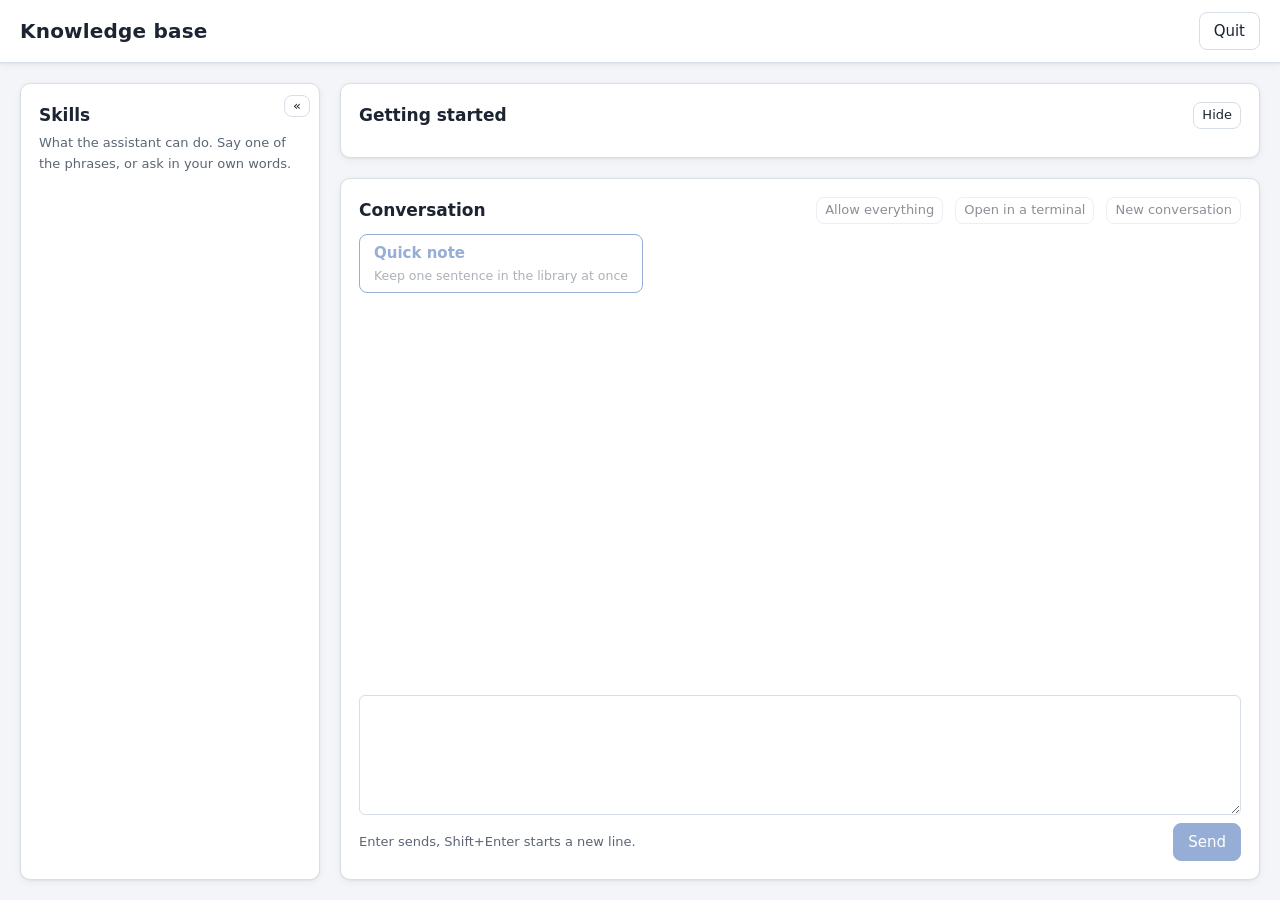
==== tools/kb-client/web/index.html @ 636dfa78 "4.0 step 2: a read-only health check - ingest.py check (health_check; exit 3 when it finds problems," ====
<!doctype html>
<html lang="en">
<head>
<meta charset="utf-8">
<meta name="viewport" content="width=device-width, initial-scale=1">
<title>Knowledge base</title>
<link rel="stylesheet" href="style.css">
</head>
<body>
<header class="top">
  <h1 id="title" data-t="title">Knowledge base</h1>
  <button type="button" class="primary kb-toggle" id="kb-toggle" aria-expanded="false" hidden>
    <svg viewBox="0 0 16 16" width="16" height="16" aria-hidden="true"><path fill="none" stroke="currentColor" stroke-width="1.4"
      stroke-linejoin="round" d="M2 3.2C3.8 2.4 5.9 2.4 8 3.6v9.6c-2.1-1.2-4.2-1.2-6-.4zM14 3.2c-1.8-.8-3.9-.8-6 .4v9.6c2.1-1.2 4.2-1.2 6-.4z"/></svg>
    <span id="kb-toggle-text">Knowledge base</span></button>
  <div class="status" id="status"></div>
  <button type="button" class="quiet" id="quit" data-t="quit">Quit</button>
</header>
<div class="skill-pop" id="skill-pop" role="region" hidden></div>

<main class="layout">
  <button type="button" class="side-strip" id="side-strip" aria-controls="side" aria-expanded="false">
    <span class="side-strip-mark" aria-hidden="true">»</span><span class="side-strip-label" id="side-strip-label"></span></button>
  <aside class="side" id="side">
    <div class="side-top"><button type="button" class="quiet small side-fold" id="side-fold" aria-controls="side"
      aria-expanded="true">«</button></div>
    <section class="kb-part">
      <h2 data-t="libraries">Libraries</h2>
      <ul class="libs" id="libs"></ul>
      <p class="empty" id="libs-empty" data-t="no_libraries" hidden>No library yet.</p>
    </section>
    <section class="kb-part">
      <h2 data-t="manage">Manage</h2>
      <div class="actions">
        <button type="button" data-action="setup" data-t="setup">Set up</button>
        <button type="button" data-action="backup" data-t="backup">Back up</button>
        <button type="button" data-action="rollback" data-t="rollback">Roll back</button>
        <button type="button" data-action="move" data-t="move">Move a library</button>
        <button type="button" data-action="uninstall" class="danger" data-t="uninstall">Uninstall</button>
      </div>
      <p class="hint" id="backups"></p>
      <p class="hint" id="remembered" hidden><span id="remembered-text"></span>
        <button type="button" class="quiet small" id="forget" data-t="forget">Clear</button></p>
      <p class="hint log-where" id="log-dir"></p>
    </section>
    <section class="skills-box kb-part">
      <h2 data-t="skills_title">Skills</h2>
      <p class="hint skills-intro" data-t="skills_intro">What the assistant can do. Every other skill can be changed (backed up first) and restored; knowledge-base skills are only upgraded, by Set up, when this client has a newer version.</p>
      <div class="skill-tools">
        <button type="button" class="small" id="skill-new" data-t="skill_new">New skill</button>
        <button type="button" class="small" id="skill-import" data-t="skill_import">Import</button>
      </div>
      <ul class="skills" id="skills"></ul>
      <p class="empty" id="skills-empty" data-t="skills_none_found" hidden>No skills found where OpenCode reads them.</p>
    </section>
    <section class="skills-panel" id="skills-panel">
      <h2 data-t="skills_title">Skills</h2>
      <p class="hint" data-t="skills_panel_intro">What the assistant can do. Say one of the phrases, or ask in your own words.</p>
      <input type="search" id="skills-filter" spellcheck="false" autocomplete="off" hidden>
      <ul class="skill-rows" id="skill-rows"></ul>
      <p class="empty" id="skill-rows-empty" hidden></p>
    </section>
  </aside>

  <section class="work">
    <div class="panel checklist" id="checklist">
      <div class="panel-head">
        <h2 data-t="check_title">Getting started</h2>
        <span class="chat-state" id="check-state"></span>
        <button type="button" class="quiet small" id="check-toggle" aria-controls="check-body" data-t="check_hide">Hide</button>
      </div>
      <div id="check-body">
        <ol class="check-list" id="check-list"></ol>
        <div class="check-tries" id="check-tries" hidden></div>
      </div>
    </div>
    <div class="panel" id="step">
      <div class="panel-head">
        <h2 id="step-title" data-t="welcome_title">Welcome</h2>
        <button type="button" class="quiet small" id="step-toggle" aria-controls="log" hidden>Hide</button>
        <button type="button" class="quiet" id="cancel" data-t="cancel_step" hidden>Cancel this step</button>
      </div>
      <p class="intro" id="welcome" data-t="welcome">Pick an item on the left.</p>
      <div class="ideas" id="ideas" role="region" aria-roledescription="carousel"></div>
      <pre class="log" id="log" hidden></pre>
      <form class="ask" id="ask" hidden></form>
      <p class="result" id="result" hidden></p>
    </div>
    <div class="panel health" id="health" hidden>
      <div class="panel-head"><h2 id="health-title"></h2>
        <button type="button" class="quiet small" id="health-close" data-t="close">Close</button></div>
      <p class="hint" data-t="health_intro">Read only: nothing in the library is changed.</p>
      <div id="health-body"></div>
    </div>
    <div class="panel pending" id="pending" hidden>
      <div class="panel-head"><h2 data-t="pending_title">Waiting for confirmation</h2></div>
      <p class="hint" data-t="pending_intro">Decisions an ingest run needs before it writes.</p>
      <div id="pending-runs"></div>
      <div id="pending-review"></div>
    </div>
    <div class="panel chat" id="chat">
      <div class="panel-head">
        <h2 data-t="chat_title">Conversation</h2>
        <span class="chat-state" id="chat-state"></span>
        <button type="button" class="quiet small" id="chat-allow-all" data-t="allow_all">Allow everything</button>
        <button type="button" class="quiet small" id="chat-terminal" data-t="chat_terminal">Open in a terminal</button>
        <button type="button" class="quiet small" id="chat-new" data-t="chat_new">New conversation</button>
      </div>
      <div class="chat-bar" id="chat-bar" hidden>
        <span class="hint" data-t="workdir_label">Work folder:</span>
        <code id="workdir"></code>
        <button type="button" class="quiet small" id="workdir-change" data-t="workdir_change">Change</button>
        <select id="workdir-recent" aria-label="recent folders" hidden></select>
        <select id="model" aria-label="model" hidden></select>
        <button type="button" class="quiet small" id="sessions" data-t="sessions_btn">Earlier conversations</button>
      </div>
      <p class="hint" id="workdir-note" data-t="workdir_hint" hidden>The assistant reads and edits files in this folder without asking.</p>
      <div class="win-tabs" id="win-tabs" role="tablist" hidden></div>
      <p class="hint lock-note" id="lock-note" hidden><span id="lock-text"></span></p>
      <div class="tasks" id="tasks">
        <button type="button" class="task-main" data-task="note"><strong data-t="task_note">Quick note</strong>
          <span data-t="task_note_hint">Keep one sentence in the library at once</span></button>
      </div>
      <p class="hint" id="chat-one-agent" data-t="chat_one_agent">If OpenCode is also open in a terminal, quit it before filing material, so that only one of them writes to the library.</p>
      <p class="info" id="chat-info" hidden></p>
      <pre class="log" id="chat-output" hidden></pre>
      <div class="stages" id="stages" hidden>
        <ol class="stage-list" id="stage-list"></ol>
        <p class="stage-why" id="stage-why"></p>
        <p class="progress" id="progress" hidden></p>
        <div class="ideas mini" id="ideas-mini" role="region" aria-roledescription="carousel"></div>
      </div>
      <div class="messages" id="messages"></div>
      <div class="cards" id="cards"></div>
      <form class="composer" id="composer">
        <textarea id="input" rows="4" spellcheck="false"></textarea>
        <div class="buttons">
          <span class="hint" data-t="chat_keys">Enter sends, Shift+Enter starts a new line.</span>
          <button type="button" class="quiet" id="chat-stop" data-t="chat_stop" hidden>Stop</button>
          <button type="submit" class="primary" id="chat-send" data-t="chat_send">Send</button>
        </div>
      </form>
    </div>
  </section>
</main>

<div class="modal" id="graph" hidden>
  <div class="graph-box" role="dialog" aria-modal="true" aria-labelledby="graph-title">
    <div class="graph-head">
      <h2 id="graph-title"></h2>
      <div class="graph-filters" id="graph-filters"></div>
      <button type="button" class="quiet" id="graph-close" data-t="close">Close</button>
    </div>
    <div class="graph-body">
      <svg id="graph-svg" aria-label="graph"></svg>
      <aside class="graph-side" id="graph-side"></aside>
    </div>
    <p class="hint" id="graph-note" hidden></p>
    <p class="hint graph-obsidian"><span data-t="graph_obsidian">Open this folder in Obsidian for a fuller graph and backlinks:</span>
      <code id="graph-root"></code>
      <button type="button" class="quiet small" id="graph-copy" data-t="copy_path">Copy path</button></p>
  </div>
</div>

<div class="modal" id="browser" hidden>
  <div class="browser" role="dialog" aria-modal="true" aria-labelledby="browse-title">
    <h2 id="browse-title">Choose a folder</h2>
    <div class="places" id="places"></div>
    <div class="pathbar">
      <button type="button" class="quiet" id="up" data-t="up">Up</button>
      <input type="text" id="path" spellcheck="false" autocomplete="off">
      <button type="button" class="quiet" id="go" data-t="go">Open</button>
    </div>
    <label class="check"><input type="checkbox" id="hidden"> <span data-t="show_hidden">Show hidden folders</span></label>
    <ul class="entries" id="entries"></ul>
    <p class="hint" id="more" hidden></p>
    <p class="error" id="fs-error" hidden></p>
    <p class="hint" id="picked" hidden></p>
    <label class="newname" id="newname-row"><span data-t="new_name">New folder inside it (made when the step writes; leave empty to use the folder itself)</span>
      <input type="text" id="newname" spellcheck="false" autocomplete="off"></label>
    <p class="hint" id="chosen"></p>
    <div class="buttons">
      <button type="button" class="quiet" id="browse-cancel" data-t="cancel">Cancel</button>
      <button type="button" class="primary" id="browse-ok" data-t="choose_this">Choose this folder</button>
    </div>
  </div>
</div>

<script src="app.js"></script>
</body>
</html>
---- tools/kb-client/web/style.css ----
:root {
  --bg: #f3f5f8;
  --panel: #ffffff;
  --ink: #1b2430;
  --muted: #5b6675;
  --line: #d8dee6;
  --accent: #2f5fae;
  --accent-ink: #ffffff;
  --good: #2e7d4f;
  --warn: #8a5a00;
  --bad: #b42318;
  --soft: #eaf1fb;
  --log: #f6f8fa;
  --user: #e3edfc;
  --shadow: 0 1px 2px rgba(27, 36, 48, .06), 0 2px 8px rgba(27, 36, 48, .05);
  --radius: 10px;
  --mono: ui-monospace, "SFMono-Regular", "DejaVu Sans Mono", "Liberation Mono", "Noto Sans Mono CJK SC", monospace;
  color-scheme: light;
}
@media (prefers-color-scheme: dark) {
  :root {
    --bg: #12161c;
    --panel: #1a2029;
    --ink: #e5e9ef;
    --muted: #9aa5b4;
    --line: #2c3542;
    --accent: #7aa7f0;
    --accent-ink: #0d1626;
    --good: #6cc18f;
    --warn: #e0b45a;
    --bad: #f08a80;
    --soft: #1d2a3d;
    --log: #161b22;
    --user: #22324a;
    --shadow: 0 1px 2px rgba(0, 0, 0, .3);
    color-scheme: dark;
  }
}

* { box-sizing: border-box; }
[hidden] { display: none !important; }
html, body { margin: 0; }
body {
  background: var(--bg);
  color: var(--ink);
  font: 15px/1.6 system-ui, -apple-system, "Segoe UI", "PingFang SC", "Noto Sans CJK SC", "Noto Sans SC",
    "Source Han Sans SC", "WenQuanYi Micro Hei", sans-serif;
  -webkit-font-smoothing: antialiased;
}
h1 { font-size: 20px; font-weight: 650; letter-spacing: .01em; margin: 0; }
h2 { font-size: 17px; font-weight: 600; margin: 0 0 12px; }
code, pre, kbd { font-family: var(--mono); }

button {
  font: inherit;
  color: var(--ink);
  background: var(--panel);
  border: 1px solid var(--line);
  border-radius: 8px;
  padding: 6px 14px;
  cursor: pointer;
  transition: border-color .15s, background-color .15s;
}
button:hover:not(:disabled) { border-color: var(--accent); }
button:disabled { opacity: .5; cursor: default; }
button.primary { background: var(--accent); color: var(--accent-ink); border-color: var(--accent); }
button.danger { color: var(--bad); }
button.primary:hover:not(:disabled) { filter: brightness(1.08); }
button.quiet { background: transparent; }
button.quiet:hover:not(:disabled) { background: var(--soft); }
button.small { padding: 2px 8px; font-size: 13px; }
#chat-allow-all.on { color: var(--bad); border-color: var(--bad); }
button:focus-visible, input:focus-visible, li:focus-visible { outline: 2px solid var(--accent); outline-offset: 2px; }
input[type=text] {
  font: inherit;
  color: var(--ink);
  background: var(--panel);
  border: 1px solid var(--line);
  border-radius: 6px;
  padding: 6px 8px;
  min-width: 0;
}

.top {
  display: flex;
  align-items: center;
  gap: 16px;
  padding: 12px 20px;
  border-bottom: 1px solid var(--line);
  background: var(--panel);
  box-shadow: var(--shadow);
}
.status { display: flex; flex-wrap: wrap; gap: 8px; flex: 1; }
.chip { font-size: 13px; padding: 2px 10px; border-radius: 999px; border: 1px solid currentColor; }
.chip.good { color: var(--good); }
.chip.warn { color: var(--warn); }
.chip.bad { color: var(--bad); }

.layout {
  display: grid;
  grid-template-columns: minmax(240px, 300px) 1fr;
  gap: 20px;
  padding: 20px;
  max-width: 1440px;
  margin: 0 auto;
}
.side section, .panel {
  background: var(--panel);
  border: 1px solid var(--line);
  border-radius: var(--radius);
  padding: 18px;
  box-shadow: var(--shadow);
}
.side { display: flex; flex-direction: column; gap: 20px; }
.work { display: flex; flex-direction: column; gap: 20px; min-width: 0; }

.libs { list-style: none; margin: 0; padding: 0; display: flex; flex-direction: column; gap: 10px; }
.lib { border: 1px solid var(--line); border-radius: 6px; padding: 8px 10px; }
.lib-head { display: flex; gap: 8px; align-items: baseline; flex-wrap: wrap; }
.scope { color: var(--muted); font-size: 13px; }
.where { color: var(--muted); font-size: 13px; word-break: break-all; margin: 2px 0 6px; }
.warn { color: var(--warn); font-size: 13px; }
.empty, .hint { color: var(--muted); font-size: 13px; margin: 8px 0 0; }
.actions { display: flex; flex-direction: column; gap: 8px; }
.actions button { text-align: left; }

.panel-head { display: flex; justify-content: space-between; align-items: center; gap: 12px; }
.intro { color: var(--muted); margin: 0; }
.log {
  background: var(--log);
  border: 1px solid var(--line);
  border-radius: 6px;
  padding: 10px 12px;
  margin: 0 0 12px;
  max-height: 420px;
  overflow: auto;
  white-space: pre-wrap;
  word-break: break-word;
  font: 13px/1.55 var(--mono);
}
.ask { border: 1px solid var(--line); border-left: 4px solid var(--accent); border-radius: 8px; padding: 12px 14px; background: var(--soft); }
.prompt { white-space: pre-wrap; margin: 0 0 10px; font-weight: 600; }
.choices { display: flex; flex-direction: column; gap: 6px; margin-bottom: 10px; }
.choice { display: flex; gap: 8px; align-items: flex-start; cursor: pointer; word-break: break-word; }
.choice input { margin-top: 4px; }
.entry { display: flex; gap: 8px; margin-bottom: 10px; }
.entry input { flex: 1; }
.buttons { display: flex; justify-content: flex-end; gap: 8px; flex-wrap: wrap; }
.result { margin: 12px 0 0; font-weight: 600; }
.result.ok { color: var(--good); }
.result.cancelled, .result.stopped { color: var(--warn); }
.result.error { color: var(--bad); }
.error { color: var(--bad); font-size: 13px; }

.modal {
  position: fixed;
  inset: 0;
  background: rgba(0, 0, 0, .45);
  display: flex;
  align-items: center;
  justify-content: center;
  padding: 16px;
  z-index: 10;
}
.browser {
  background: var(--panel);
  color: var(--ink);
  border: 1px solid var(--line);
  border-radius: 8px;
  padding: 16px;
  width: min(720px, 100%);
  max-height: calc(100vh - 32px);
  display: flex;
  flex-direction: column;
  gap: 10px;
}
.places { display: flex; flex-wrap: wrap; gap: 6px; }
.places button { max-width: 100%; overflow: hidden; text-overflow: ellipsis; white-space: nowrap; }
.pathbar { display: flex; gap: 8px; }
.pathbar input { flex: 1; }
.newname { display: flex; flex-direction: column; gap: 4px; font-size: 13px; color: var(--muted); }
.check { font-size: 13px; color: var(--muted); display: flex; align-items: center; gap: 6px; }
.entries {
  list-style: none;
  margin: 0;
  padding: 0;
  border: 1px solid var(--line);
  border-radius: 6px;
  overflow: auto;
  min-height: 200px;
  flex: 1;
}
.entries li { padding: 5px 10px; border-bottom: 1px solid var(--line); word-break: break-all; }
.entries li:last-child { border-bottom: 0; }
.entries li.dir { cursor: pointer; }
.entries li.dir::before { content: "\25B8  "; color: var(--accent); }
.entries li.dir:hover { background: var(--soft); }
.entries li.file { color: var(--muted); padding-left: 24px; }

@media (max-width: 760px) {
  .layout { grid-template-columns: minmax(0, 1fr); padding: 16px; gap: 16px; }
  .top { flex-wrap: wrap; padding: 12px 16px; }
  .status { order: 3; flex-basis: 100%; }
  .side { order: 2; }
}

.chat { display: flex; flex-direction: column; gap: 10px; }
.chat .panel-head h2 { margin: 0; }
.chat-state { color: var(--muted); font-size: 13px; flex: 1; }
.tasks { display: flex; flex-wrap: wrap; gap: 8px; }
.info { margin: 0; color: var(--warn); }
.messages {
  display: flex;
  flex-direction: column;
  gap: 8px;
  max-height: max(320px, 60vh);
  overflow: auto;
}
.messages:empty { display: none; }
.msg { border-radius: 12px; padding: 10px 14px; max-width: 88%; word-break: break-word; line-height: 1.65; font-size: 16px; }
.msg.user { align-self: flex-end; background: var(--user); border: 1px solid transparent; border-bottom-right-radius: 4px; }
.msg.assistant { align-self: flex-start; background: var(--panel); border: 1px solid var(--line); border-bottom-left-radius: 4px; }
.msg .text { white-space: pre-wrap; }
.msg .text + .text { margin-top: 6px; }
.msg .tool { color: var(--muted); font: 13.5px/1.5 var(--mono); white-space: pre-wrap; background: var(--log);
  border-radius: 6px; padding: 3px 8px; margin: 4px 0; }
.msg .tool.failed { color: var(--bad); border-left: 3px solid var(--bad); }
.note { font-size: 13px; color: var(--muted); }
.note.error { color: var(--bad); border-left: 3px solid var(--bad); padding-left: 8px; }
.cards { display: flex; flex-direction: column; gap: 10px; }
.card { border: 1px solid var(--line); border-left: 4px solid var(--accent); border-radius: 8px; padding: 12px 14px;
  background: var(--soft); display: flex; flex-direction: column; gap: 6px; }
.card-label { margin: 6px 0 0; font-weight: 600; font-size: 14px; }
.card .log { margin: 0; max-height: 160px; }
.card input[type=text], .card textarea { width: 100%; }
.composer { display: flex; flex-direction: column; gap: 8px; }
.composer .buttons { align-items: center; }
.composer .hint { margin: 0 auto 0 0; }
textarea {
  font: inherit;
  color: var(--ink);
  background: var(--panel);
  border: 1px solid var(--line);
  border-radius: 6px;
  padding: 8px;
  resize: vertical;
  width: 100%;
}
.entries li.pick { display: flex; align-items: center; gap: 8px; }
.entries li.pick.file { padding-left: 10px; }
.entries li.dir.pick::before { content: ""; }
.entries li.dir.pick span::before { content: "\25B8  "; color: var(--accent); }
.msg.child { margin-left: 28px; border-style: dashed; }
.msg .who { font-size: 12px; color: var(--muted); }
.fold { color: var(--muted); font-size: 13px; }
.fold > summary { cursor: pointer; }
.fold > .text { margin-top: 4px; }
.note.queued { font-style: italic; }

/* ingest stages */
.stages { border: 1px solid var(--line); border-radius: 8px; background: var(--soft); padding: 8px 10px; margin: 0 0 8px; }
.stage-list { display: flex; flex-wrap: wrap; gap: 4px 6px; list-style: none; margin: 0; padding: 0; font-size: 13px; }
.stage-list li { padding: 2px 8px; border-radius: 999px; border: 1px solid var(--line); color: var(--muted); cursor: pointer; }
.stage-list li.past { color: var(--good); border-color: var(--good); }
.stage-list li.now { background: var(--accent); border-color: var(--accent); color: var(--accent-ink); }
.stage-list li.past::before { content: "\2713  "; }
.stage-why { margin: 6px 0 0; font-size: 13px; }

/* library graph */
:root { --k-entity: #8a5a00; --k-summary: #2e7d4f; --k-topic: #2f5fae; --k-original: #7b4d8f; --k-missing: #9aa0a6; --k-new: #c2410c; }
@media (prefers-color-scheme: dark) {
  :root { --k-entity: #e0b45a; --k-summary: #7fc29d; --k-topic: #8fb2e8; --k-original: #c69ad8; --k-missing: #6b7177; --k-new: #fb923c; }
}
.graph-box { background: var(--panel); color: var(--ink); border: 1px solid var(--line); border-radius: 8px;
  padding: 12px 16px; width: min(1200px, 96vw); height: min(860px, 92vh); display: flex; flex-direction: column; gap: 8px; }
.graph-head { display: flex; flex-wrap: wrap; align-items: center; gap: 8px 16px; }
.graph-head h2 { margin: 0; font-size: 17px; margin-right: auto; }
.graph-filters { display: flex; flex-wrap: wrap; gap: 4px 12px; font-size: 13px; }
.graph-filters .dot { display: inline-block; width: 10px; height: 10px; border-radius: 50%; margin: 0 4px; }
.graph-filters .kind-entity .dot { background: var(--k-entity); }
.graph-filters .kind-summary .dot { background: var(--k-summary); }
.graph-filters .kind-topic .dot { background: var(--k-topic); }
.graph-filters .kind-original .dot { background: var(--k-original); }
.graph-filters .kind-missing .dot { background: var(--k-missing); }
.graph-body { flex: 1; min-height: 0; display: flex; gap: 8px; }
#graph-svg { flex: 1; min-width: 0; height: 100%; background: var(--log); border: 1px solid var(--line); border-radius: 6px;
  cursor: grab; touch-action: none; user-select: none; }
.graph-side { width: 260px; overflow: auto; font-size: 13px; overflow-wrap: anywhere; }
.graph-side:empty { display: none; }
.graph-side ul { margin: 2px 0 8px; padding-left: 16px; }
.side-head { margin: 8px 0 0; font-weight: 600; }
.side-link { cursor: pointer; color: var(--accent); }
.graph-obsidian { margin: 0; font-size: 13px; overflow-wrap: anywhere; }
.edge { stroke: var(--line); stroke-width: 1; }
.edge.hot { stroke: var(--accent); stroke-width: 2; }
.node { cursor: pointer; }
.node circle { stroke: var(--panel); stroke-width: 1.5; }
.node.kind-entity circle { fill: var(--k-entity); }
.node.kind-summary circle { fill: var(--k-summary); }
.node.kind-topic circle { fill: var(--k-topic); }
.node.kind-original circle { fill: var(--k-original); }
.node.kind-missing circle { fill: var(--k-missing); }
.node circle.ring { fill: none; stroke: var(--k-new); stroke-width: 2.5; }
.node.sel circle:not(.ring) { stroke: var(--ink); stroke-width: 2.5; }
.node text { fill: var(--ink); paint-order: stroke; stroke: var(--log); stroke-width: 3px; pointer-events: none; }
@media (max-width: 700px) { .graph-body { flex-direction: column; } .graph-side { width: auto; max-height: 30%; } }

.checklist .panel-head h2 { margin-bottom: 0; }
.checklist .chat-state { flex: 1; }
.check-list { list-style: none; margin: 10px 0 0; padding: 0; display: flex; flex-direction: column; gap: 6px; }
.check { display: flex; align-items: flex-start; gap: 10px; }
.check-mark {
  flex: none; width: 20px; height: 20px; border-radius: 50%; border: 1px solid currentColor;
  display: inline-flex; align-items: center; justify-content: center; font-size: 12px; margin-top: 2px;
}
.check.done .check-mark { color: var(--good); }
.check.todo .check-mark { color: var(--bad); }
.check.wait .check-mark, .check.optional .check-mark { color: var(--muted); }
.check-body { flex: 1; min-width: 0; }
.check-body .hint { margin: 0; }
.check.done .check-title { color: var(--muted); }
.check > button { flex: none; }
.check-tries { margin-top: 10px; display: flex; flex-wrap: wrap; gap: 8px; align-items: center; }
.check-tries .hint { flex-basis: 100%; margin: 0; }

.fold.steps > summary { color: var(--muted); }
.fold.steps.failed > summary { color: var(--bad); }
.steps-body { margin: 4px 0 0 12px; display: flex; flex-direction: column; gap: 2px; }
#step .panel-head h2 { flex: 1; }

/* ideas carousel: welcome area, and shorter while an ingest run goes on */
.ideas { margin-top: 14px; border: 1px solid var(--line); border-radius: var(--radius); background: var(--soft);
  padding: 14px 16px 10px; }
.ideas:empty { display: none; }
.idea { min-height: 76px; }
.idea-title { margin: 0; font-size: 17px; font-weight: 650; color: var(--accent); }
.idea-line { margin: 4px 0 0; font-size: 15px; }
.idea-more { margin: 8px 0 0; color: var(--muted); font-size: 14px; }
.idea-nav { display: flex; align-items: center; gap: 6px; margin-top: 8px; flex-wrap: wrap; }
.idea-dots { display: flex; gap: 5px; flex: 1; justify-content: center; flex-wrap: wrap; }
.idea-dot { width: 8px; height: 8px; padding: 0; border-radius: 50%; border: 0; background: var(--line); }
.idea-dot.on { background: var(--accent); }
.idea-dot:hover:not(:disabled) { background: var(--muted); }
.ideas.mini { margin: 8px 0 0; padding: 8px 10px; background: var(--panel); cursor: pointer; }
.ideas.mini .idea { min-height: 0; }
.ideas.mini .idea-title { font-size: 13px; display: inline; }
.ideas.mini .idea-title::after { content: " \00b7  "; color: var(--muted); }
.ideas.mini .idea-line { font-size: 13px; display: inline; color: var(--muted); }
@media (prefers-reduced-motion: no-preference) {
  .idea { animation: idea-in .35s ease-out; }
  @keyframes idea-in { from { opacity: .35; } to { opacity: 1; } }
}

/* skills */
.skill-tools { display: flex; gap: 8px; margin: 10px 0; flex-wrap: wrap; }
.skills { list-style: none; margin: 0; padding: 0; display: flex; flex-direction: column; gap: 8px; }
.skill-group { font-size: 13px; font-weight: 600; color: var(--muted); text-transform: uppercase; letter-spacing: .04em;
  margin-top: 6px; }
.skill { border: 1px solid var(--line); border-radius: 8px; padding: 8px 10px; }
.skill.kb { border-left: 3px solid var(--accent); }
.skill.shadowed { opacity: .65; }
.skill-head { display: flex; gap: 6px; align-items: baseline; flex-wrap: wrap; }
.badge { font-size: 12px; padding: 0 7px; border-radius: 999px; background: var(--log); color: var(--muted); border: 1px solid var(--line); }
.skill-desc { font-size: 13px; color: var(--muted); margin-top: 4px; }
.skill-desc > summary { cursor: pointer; }
.skill-desc > p { margin: 6px 0 0; overflow-wrap: anywhere; }
.skill-triggers { margin: 6px 0 0; font-size: 12.5px; color: var(--muted); display: flex; flex-wrap: wrap; gap: 4px; align-items: center; }
.trigger { background: var(--soft); color: var(--ink); border-radius: 6px; padding: 0 6px; }
.skill-actions { display: flex; gap: 6px; margin-top: 6px; flex-wrap: wrap; }

/* --simple: the steps the client refuses are not shown */
body.simple [data-action="rollback"],
body.simple [data-action="move"],
body.simple [data-action="uninstall"],
body.simple #remembered,
body.simple .skills-box { display: none !important; }

/* The knowledge base folded (the default with --chat-first): the skills beside the conversation only */
body:not(.kb-open) .kb-part,
body:not(.kb-open) #step,
body:not(.kb-open) #stages,
body:not(.kb-open) #chat-one-agent,
body:not(.kb-open) .kb-only { display: none !important; }
/* Unfolded, the full Skills section takes the list's place where the client can change skills */
body.kb-open:not(.simple) .skills-panel { display: none !important; }

/* Folded on a wide screen: the page fills the window, the conversation and the skill list scroll inside */
@media (min-width: 761px) {
  body:not(.kb-open) { height: 100vh; display: flex; flex-direction: column; }
  body:not(.kb-open) .top { flex: none; }
  body:not(.kb-open) .layout { flex: 1; min-height: 0; width: 100%; grid-template-rows: minmax(0, 1fr); }
  body:not(.kb-open) .side, body:not(.kb-open) .work { min-height: 0; }
  body:not(.kb-open) .skills-panel { flex: 1; min-height: 0; display: flex; flex-direction: column; }
  body:not(.kb-open) .skill-rows { flex: 1; max-height: none; }
  body:not(.kb-open) .chat { flex: 1; min-height: 0; }
  body:not(.kb-open) .messages { flex: 1; min-height: 120px; max-height: none; }
  body:not(.kb-open) .messages:empty { display: block; }
}
.chat-bar { display: flex; flex-wrap: wrap; align-items: center; gap: 6px 10px; font-size: 13px; }
.chat-bar .hint { margin: 0; }
.chat-bar code { overflow-wrap: anywhere; }
.chat-bar select { font: inherit; color: var(--ink); background: var(--panel); border: 1px solid var(--line);
  border-radius: 6px; padding: 3px 6px; max-width: 100%; }
.card .session { text-align: left; }
.diff { font: 13.5px/1.45 var(--mono); background: var(--log); border: 1px solid var(--line); border-radius: 6px;
  padding: 6px 8px; margin: 4px 0 0; max-height: 360px; overflow: auto; white-space: pre-wrap; color: var(--ink); }
.diff .add { color: var(--good); }
.diff .del { color: var(--bad); }
.diff .hunk, .diff .head { color: var(--muted); }

/* the knowledge-base button beside the title */
.kb-toggle { display: inline-flex; align-items: center; gap: 6px; font-weight: 600; padding: 6px 14px; }
.kb-toggle svg { flex: none; }
body.kb-open .kb-toggle { background: var(--soft); color: var(--accent); }

/* read-only skill list beside the conversation */
.skills-panel h2 { margin-bottom: 4px; }
.skills-panel .hint { margin: 0 0 8px; }
#skills-filter { width: 100%; margin-bottom: 8px; font: inherit; font-size: 14px; color: var(--ink); background: var(--panel);
  border: 1px solid var(--line); border-radius: 6px; padding: 5px 8px; }
.skill-rows { list-style: none; margin: 0; padding: 0 2px 0 0; overflow: auto; max-height: 60vh; }
.skill-rows .skill-group { margin: 8px 0 2px; }
.skill-rows .skill-group:first-child { margin-top: 0; }
.skill-row { border-bottom: 1px solid var(--line); }
.skill-row.kb { border-left: 3px solid var(--accent); padding-left: 6px; }
.skill-row summary { cursor: pointer; list-style: none; padding: 4px 2px; display: flex; flex-direction: column; min-width: 0; }
.skill-row summary::-webkit-details-marker { display: none; }
.skill-row summary:hover { background: var(--soft); }
.skill-name { font-size: 14px; line-height: 1.35; overflow: hidden; text-overflow: ellipsis; white-space: nowrap; }
.skill-line { font-size: 12.5px; line-height: 1.4; color: var(--muted); overflow: hidden; text-overflow: ellipsis; white-space: nowrap; }
.skill-row[open] .skill-line { display: none; }
.skill-full { margin: 0 0 4px; font-size: 13px; color: var(--muted); overflow-wrap: anywhere; }
.skill-row .skill-triggers { margin: 0 0 6px; }

/* Markdown in the assistant's answers */
.msg .text[data-md] { white-space: normal; }
.msg .text[data-md] > :first-child { margin-top: 0; }
.msg .text[data-md] > :last-child { margin-bottom: 0; }
.md-p { margin: 0 0 8px; }
.md-h { font-weight: 650; margin: 12px 0 6px; line-height: 1.4; }
.md-h1 { font-size: 20px; } .md-h2 { font-size: 18px; } .md-h3 { font-size: 17px; }
.md-h4, .md-h5, .md-h6 { font-size: 16px; }
.md-list { margin: 0 0 8px; padding-left: 24px; }
.md-list li + li { margin-top: 2px; }
.md-list li > .md-p { margin-bottom: 4px; }
.md-quote { margin: 0 0 8px; padding: 2px 12px; border-left: 3px solid var(--line); color: var(--muted); }
.md-rule { border: 0; border-top: 1px solid var(--line); margin: 10px 0; }
.md-code { font: 14px/1.4 var(--mono); background: var(--log); border: 1px solid var(--line); border-radius: 4px; padding: 0 4px; }
.md-table { overflow-x: auto; margin: 0 0 8px; }
.md-table table { border-collapse: collapse; font-size: 14.5px; }
.md-table th, .md-table td { border: 1px solid var(--line); padding: 4px 10px; text-align: left; vertical-align: top; }
.md-table th { background: var(--log); font-weight: 600; }
.msg a { color: var(--accent); }
.md-pre { margin: 0 0 8px; border: 1px solid var(--line); border-radius: 8px; background: var(--code-bg); overflow: hidden; }
.md-pre-head { display: flex; align-items: center; justify-content: space-between; gap: 8px; padding: 2px 6px 2px 12px;
  border-bottom: 1px solid var(--line); font: 12px/1.6 var(--mono); color: var(--muted); }
.md-pre-head button { font-size: 12px; }
.md-pre pre { margin: 0; padding: 10px 12px; overflow: auto; max-height: 520px; font: 14px/1.55 var(--mono);
  color: var(--code-ink); white-space: pre; tab-size: 4; }
:root { --code-bg: #f6f8fa; --code-ink: #1f2328; --tok-com: #6e7781; --tok-str: #0a3069; --tok-kw: #cf222e;
  --tok-num: #0550ae; --tok-var: #8250df; --tok-add: #116329; --tok-del: #82071e; --tok-hunk: #6e7781; }
@media (prefers-color-scheme: dark) {
  :root { --code-bg: #0f141a; --code-ink: #e6edf3; --tok-com: #8b949e; --tok-str: #a5d6ff; --tok-kw: #ff7b72;
    --tok-num: #79c0ff; --tok-var: #d2a8ff; --tok-add: #7ee787; --tok-del: #ffa198; --tok-hunk: #8b949e; }
}
.tok-com { color: var(--tok-com); font-style: italic; }
.tok-str { color: var(--tok-str); }
.tok-kw { color: var(--tok-kw); }
.tok-num { color: var(--tok-num); }
.tok-var { color: var(--tok-var); }
.tok-add { color: var(--tok-add); }
.tok-del { color: var(--tok-del); }
.tok-hunk, .tok-head { color: var(--tok-hunk); }
.chat .composer { margin-top: auto; }
.composer textarea { font-size: 16px; }

/* the knowledge-base skills chip and its details */
.chip-button { background: transparent; cursor: pointer; font: inherit; font-size: 13px; padding: 2px 10px; }
.chip-button:hover:not(:disabled) { background: var(--soft); }
.skill-pop { position: absolute; z-index: 5; left: 50%; transform: translateX(-50%); top: 58px; width: min(720px, calc(100vw - 32px));
  background: var(--panel); border: 1px solid var(--line); border-radius: var(--radius); box-shadow: 0 6px 24px rgba(0, 0, 0, .18);
  padding: 12px 16px; font-size: 14px; overflow-wrap: anywhere; }
.skill-pop .pop-title { margin: 0 0 6px; font-weight: 600; }
.skill-pop ul { margin: 0 0 6px; padding-left: 18px; }
.skill-pop li.good { color: var(--good); list-style: none; margin-left: -18px; }
.skill-pop li.bad { color: var(--bad); list-style: none; margin-left: -18px; }
.skill-pop .hint { margin: 4px 0; }

/* task buttons, with a line on what they do */
.tasks { align-items: stretch; }
.tasks button.task-main { display: flex; flex-direction: column; align-items: flex-start; text-align: left;
  gap: 1px; padding: 6px 14px; }
.tasks button.task-main { border-color: var(--accent); }
.tasks button.task-main strong { color: var(--accent); }
.tasks button span { font-size: 12.5px; color: var(--muted); font-weight: normal; }

/* where the logs are */
.log-where { overflow-wrap: anywhere; }
.log-where code { font-size: 12.5px; }
.log-where .log-note { display: block; font-size: 12px; }

/* conversation windows: one tab each; a dot for working, a mark for a card waiting, bold for a new reply */
.win-tabs { display: flex; align-items: flex-end; gap: 4px; border-bottom: 1px solid var(--line);
  overflow-x: auto; scrollbar-width: thin; }
.win-tab { display: flex; align-items: center; flex: 0 1 auto; min-width: 0; max-width: 220px;
  border: 1px solid var(--line); border-bottom: none; border-radius: 6px 6px 0 0; background: var(--bg); }
.win-tab.active { background: var(--panel); border-color: var(--accent); box-shadow: 0 1px 0 var(--panel); }
.win-tab button { border: none; background: none; padding: 5px 8px; font-size: 13px; }
.win-tab .win-name { overflow: hidden; text-overflow: ellipsis; white-space: nowrap; min-width: 0; color: var(--muted); }
.win-tab.active .win-name { color: var(--ink); font-weight: 600; }
.win-tab.unread .win-name { color: var(--ink); font-weight: 600; }
.win-tab .win-name::before { content: ""; display: inline-block; width: 7px; height: 7px; margin-right: 6px;
  border-radius: 50%; vertical-align: middle; background: transparent; }
.win-tab.busy .win-name::before { background: var(--accent); }
.win-tab.cards .win-name::before { background: var(--warn); }
.win-tab .win-close { padding: 5px 7px 5px 2px; color: var(--muted); }
.win-tab .win-close:hover { color: var(--bad); }
#win-add { margin-bottom: 2px; flex: none; }
.lock-note { display: flex; flex-wrap: wrap; align-items: center; gap: 4px 8px; color: var(--warn); margin: 0; }

/* the left column folded to a narrow strip on a wide screen (body.side-folded); narrow screens keep it below */
.side-strip, .side-fold { display: none; }
@media (min-width: 761px) {
  .side { position: relative; }
  .side-top { position: absolute; top: 10px; right: 10px; z-index: 1; }
  .side-fold { display: inline-block; padding: 2px 9px; font-size: 15px; line-height: 1.2; }
  .side-fold[hidden] { display: none; }
  body.side-folded .layout { grid-template-columns: 40px minmax(0, 1fr); }
  body.side-folded .side { display: none; }
  body.side-folded .side-strip { display: flex; flex-direction: column; align-items: center; gap: 10px;
    width: 40px; min-height: 160px; padding: 10px 0; background: var(--panel); border: 1px solid var(--line);
    border-radius: var(--radius); box-shadow: var(--shadow); color: var(--muted); cursor: pointer; }
  body.side-folded .side-strip:hover { color: var(--accent); border-color: var(--accent); }
  .side-strip-mark { font-size: 15px; line-height: 1.2; position: sticky; top: 10px; }
  .side-strip-label { writing-mode: vertical-rl; font-size: 13px; letter-spacing: .08em; position: sticky; top: 36px; }
}

/* waiting for confirmation: one form per ingest run, then the status-card items to review */
.pending-run { border-top: 1px solid var(--line); padding-top: 8px; margin-top: 8px; }
.pending-run h3, #pending-review h3 { font-size: 14px; margin: 0 0 6px; }
.pending-group { border: 0; margin: 0 0 8px; padding: 0; }
.pending-group legend { font-weight: 600; font-size: 13px; padding: 0; margin-bottom: 4px; }
.pending-row { display: flex; flex-wrap: wrap; gap: 6px; align-items: center; margin: 2px 0; }
.pending-what { flex: 1 1 240px; overflow-wrap: anywhere; font-size: 13.5px; }
.pending-check { display: block; font-size: 13.5px; margin: 2px 0; overflow-wrap: anywhere; }
.pending-items { margin: 0; padding-left: 18px; font-size: 13.5px; }
.pending-items li { overflow-wrap: anywhere; margin: 2px 0; }

/* health check: one foldable list per kind of finding */
.health-group { margin: 4px 0; }
.health-group summary { cursor: pointer; font-size: 13.5px; }
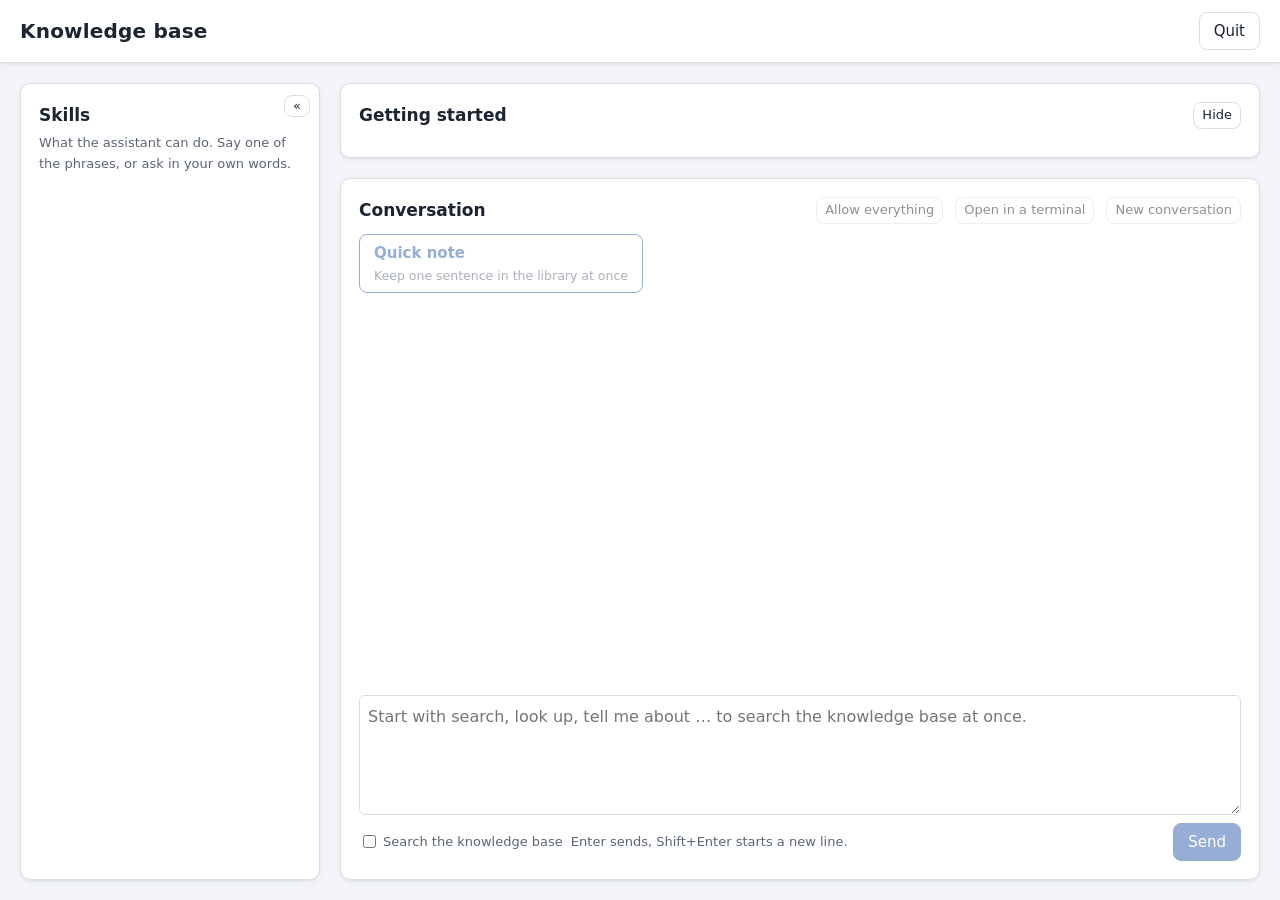
==== commit 16027d93: "kb-client: quick search with a one-call summary, deep search by kb-query; 6.3.0 - A message starting" ====
--- a/tools/kb-client/web/index.html
+++ b/tools/kb-client/web/index.html
@@ -86,6 +86,14 @@
       <form class="ask" id="ask" hidden></form>
       <p class="result" id="result" hidden></p>
     </div>
+    <div class="panel ingest" id="ingest" hidden>
+      <div class="panel-head"><h2 id="ingest-title"></h2>
+        <button type="button" class="quiet small" id="ingest-close" data-t="close">Close</button></div>
+      <div id="ingest-run"></div>
+      <div id="ingest-form"></div>
+      <div id="ingest-backfill"></div>
+      <div id="ingest-auto"></div>
+    </div>
     <div class="panel health" id="health" hidden>
       <div class="panel-head"><h2 id="health-title"></h2>
         <button type="button" class="quiet small" id="health-close" data-t="close">Close</button></div>
@@ -106,6 +114,14 @@
         <button type="button" class="quiet small" id="chat-terminal" data-t="chat_terminal">Open in a terminal</button>
         <button type="button" class="quiet small" id="chat-new" data-t="chat_new">New conversation</button>
       </div>
+      <div class="ingest-strip" id="ingest-strip" hidden></div>
+      <div class="source-view" id="source-view" hidden>
+        <div class="source-head">
+          <span id="source-title"></span>
+          <button type="button" class="quiet small" id="source-close" data-t="close">Close</button>
+        </div>
+        <div class="source-list" id="source-list"></div>
+      </div>
       <div class="chat-bar" id="chat-bar" hidden>
         <span class="hint" data-t="workdir_label">Work folder:</span>
         <code id="workdir"></code>
@@ -116,7 +132,8 @@
       </div>
       <p class="hint" id="workdir-note" data-t="workdir_hint" hidden>The assistant reads and edits files in this folder without asking.</p>
       <div class="win-tabs" id="win-tabs" role="tablist" hidden></div>
-      <p class="hint lock-note" id="lock-note" hidden><span id="lock-text"></span></p>
+      <p class="hint lock-note" id="lock-note" hidden><span id="lock-text"></span>
+        <button type="button" class="quiet small" id="lock-view" data-t="lock_view">Show</button></p>
       <div class="tasks" id="tasks">
         <button type="button" class="task-main" data-task="note"><strong data-t="task_note">Quick note</strong>
           <span data-t="task_note_hint">Keep one sentence in the library at once</span></button>
@@ -127,7 +144,13 @@
       <div class="stages" id="stages" hidden>
         <ol class="stage-list" id="stage-list"></ol>
         <p class="stage-why" id="stage-why"></p>
-        <p class="progress" id="progress" hidden></p>
+        <div class="hint ingest-long" id="ingest-long">
+          <p data-t="ingest_long">An ingest run takes a long time.</p>
+          <details><summary data-t="ingest_cli">How to open OpenCode from a terminal</summary>
+            <p><span data-t="ingest_cli_hint">In a terminal, run:</span>
+              <code id="ingest-cli"></code> <button type="button" class="quiet small" id="ingest-cli-copy" data-t="copy">Copy</button></p>
+          </details>
+        </div>
         <div class="ideas mini" id="ideas-mini" role="region" aria-roledescription="carousel"></div>
       </div>
       <div class="messages" id="messages"></div>
@@ -135,6 +158,8 @@
       <form class="composer" id="composer">
         <textarea id="input" rows="4" spellcheck="false"></textarea>
         <div class="buttons">
+          <label class="quick-switch" id="quick-switch-box"><input type="checkbox" id="quick-switch">
+            <span data-t="quick_switch">Search the knowledge base</span></label>
           <span class="hint" data-t="chat_keys">Enter sends, Shift+Enter starts a new line.</span>
           <button type="button" class="quiet" id="chat-stop" data-t="chat_stop" hidden>Stop</button>
           <button type="submit" class="primary" id="chat-send" data-t="chat_send">Send</button>
--- a/tools/kb-client/web/style.css
+++ b/tools/kb-client/web/style.css
@@ -219,7 +219,9 @@
 .messages:empty { display: none; }
 .msg { border-radius: 12px; padding: 10px 14px; max-width: 88%; word-break: break-word; line-height: 1.65; font-size: 16px; }
 .msg.user { align-self: flex-end; background: var(--user); border: 1px solid transparent; border-bottom-right-radius: 4px; }
-.msg.assistant { align-self: flex-start; background: var(--panel); border: 1px solid var(--line); border-bottom-left-radius: 4px; }
+.msg.assistant { align-self: flex-start; max-width: 100%; background: var(--panel); border: 1px solid var(--line); border-bottom-left-radius: 4px; }
+.msg-foot { display: flex; justify-content: flex-end; margin-top: 6px; }
+.msg-foot[hidden] { display: none; }
 .msg .text { white-space: pre-wrap; }
 .msg .text + .text { margin-top: 6px; }
 .msg .tool { color: var(--muted); font: 13.5px/1.5 var(--mono); white-space: pre-wrap; background: var(--log);
@@ -265,6 +267,10 @@
 .stage-list li.now { background: var(--accent); border-color: var(--accent); color: var(--accent-ink); }
 .stage-list li.past::before { content: "\2713  "; }
 .stage-why { margin: 6px 0 0; font-size: 13px; }
+.ingest-long { margin: 6px 0 0; font-size: 13px; }
+.ingest-long p { margin: 0 0 4px; overflow-wrap: anywhere; }
+.ingest-long summary { cursor: pointer; }
+.ingest-long code { font-size: 12.5px; overflow-wrap: anywhere; }
 
 /* library graph */
 :root { --k-entity: #8a5a00; --k-summary: #2e7d4f; --k-topic: #2f5fae; --k-original: #7b4d8f; --k-missing: #9aa0a6; --k-new: #c2410c; }
@@ -395,6 +401,8 @@
   body:not(.kb-open) .chat { flex: 1; min-height: 0; }
   body:not(.kb-open) .messages { flex: 1; min-height: 120px; max-height: none; }
   body:not(.kb-open) .messages:empty { display: block; }
+  /* Unfolded, the page scrolls; the conversation still takes about a window's height */
+  body.kb-open .messages { max-height: none; height: max(320px, calc(100vh - 300px)); }
 }
 .chat-bar { display: flex; flex-wrap: wrap; align-items: center; gap: 6px 10px; font-size: 13px; }
 .chat-bar .hint { margin: 0; }
@@ -546,6 +554,51 @@
 .pending-items { margin: 0; padding-left: 18px; font-size: 13.5px; }
 .pending-items li { overflow-wrap: anywhere; margin: 2px 0; }
 
+/* client-run ingest: the material form, the run, backfill and automatic ingest */
+.ingest h3 { font-size: 14px; margin: 12px 0 6px; }
+.ingest .row { display: flex; flex-wrap: wrap; gap: 6px 10px; align-items: center; margin: 4px 0; }
+.ingest code { overflow-wrap: anywhere; font-size: 12.5px; }
+.ingest-folders { max-height: 220px; overflow: auto; border: 1px solid var(--line); border-radius: 6px; padding: 4px 8px; }
+.ingest-folders label { display: block; font-size: 13.5px; }
+.ingest-bar { height: 6px; border-radius: 3px; background: var(--line); overflow: hidden; margin: 6px 0; }
+.ingest-strip { border: 1px solid var(--line); border-radius: 8px; padding: 6px 10px; font-size: 14px; }
+.ingest-strip[hidden] { display: none; }
+.ingest-strip .row { display: flex; flex-wrap: wrap; align-items: center; gap: 6px 10px; }
+.ingest-strip p { margin: 4px 0 0; }
+.ingest-strip .ingest-bar { margin: 6px 0 0; height: 4px; }
+.ingest-bar > span { display: block; height: 100%; background: var(--accent); transition: width .3s; }
+.ingest-items { list-style: none; margin: 0; padding: 0; max-height: 240px; overflow: auto; font-size: 13px; }
+.ingest-items li { display: flex; gap: 8px; padding: 1px 0; }
+.ingest-items .st { flex: none; width: 6em; color: var(--muted); }
+.ingest-items .st-carded .st, .ingest-items .st-filed .st { color: var(--good); }
+.ingest-items .st-failed .st, .ingest-items .st-empty .st { color: var(--bad); }
+.ingest-items .st-working .st { color: var(--accent); font-weight: 600; }
+.ingest-items .p { overflow-wrap: anywhere; }
+.pending-bulk { display: flex; flex-wrap: wrap; gap: 6px; align-items: center; margin: 0 0 6px; }
+.pending-grp { flex-direction: column; align-items: flex-start; }
+
 /* health check: one foldable list per kind of finding */
 .health-group { margin: 4px 0; }
 .health-group summary { cursor: pointer; font-size: 13.5px; }
+
+/* source view: a cited paragraph with its neighbours, above the conversation */
+.source-view { border: 1px solid var(--line); border-radius: 8px; padding: 6px 10px; font-size: 14px; }
+.source-view[hidden] { display: none; }
+.source-head { display: flex; align-items: center; gap: 10px; }
+#source-title { flex: 1; font-weight: 600; }
+.source-list { max-height: 40vh; overflow: auto; margin-top: 6px; }
+.source-para { padding: 4px 6px; border-left: 3px solid transparent; white-space: pre-wrap; overflow-wrap: anywhere; }
+.source-para.hit { border-left-color: var(--accent); background: var(--log); }
+.msg .cite { background: none; border: 0; padding: 0; font: inherit; color: var(--accent); cursor: pointer;
+  text-decoration: underline dotted; }
+.quick-switch { display: inline-flex; align-items: center; gap: 4px; font-size: 13px; color: var(--muted); }
+.quick .quick-head { margin: 0 0 6px; }
+.quick-summary p { margin: 0 0 6px; }
+.quick .cite { border: none; background: none; padding: 0 1px; color: var(--accent); font-size: 12px; vertical-align: super; cursor: pointer; }
+.quick .cite.bad { color: var(--warn); text-decoration: line-through; cursor: default; }
+.quick-items { max-height: 320px; overflow: auto; }
+.quick-item { border-top: 1px solid var(--line); padding: 6px 4px; font-size: 13px; }
+.quick-item.hit { background: var(--soft); }
+.quick-item .hint { margin: 0 0 2px; }
+.quick-conclusion { font-weight: 600; }
+.quick-buttons { display: flex; gap: 8px; margin-top: 8px; }
